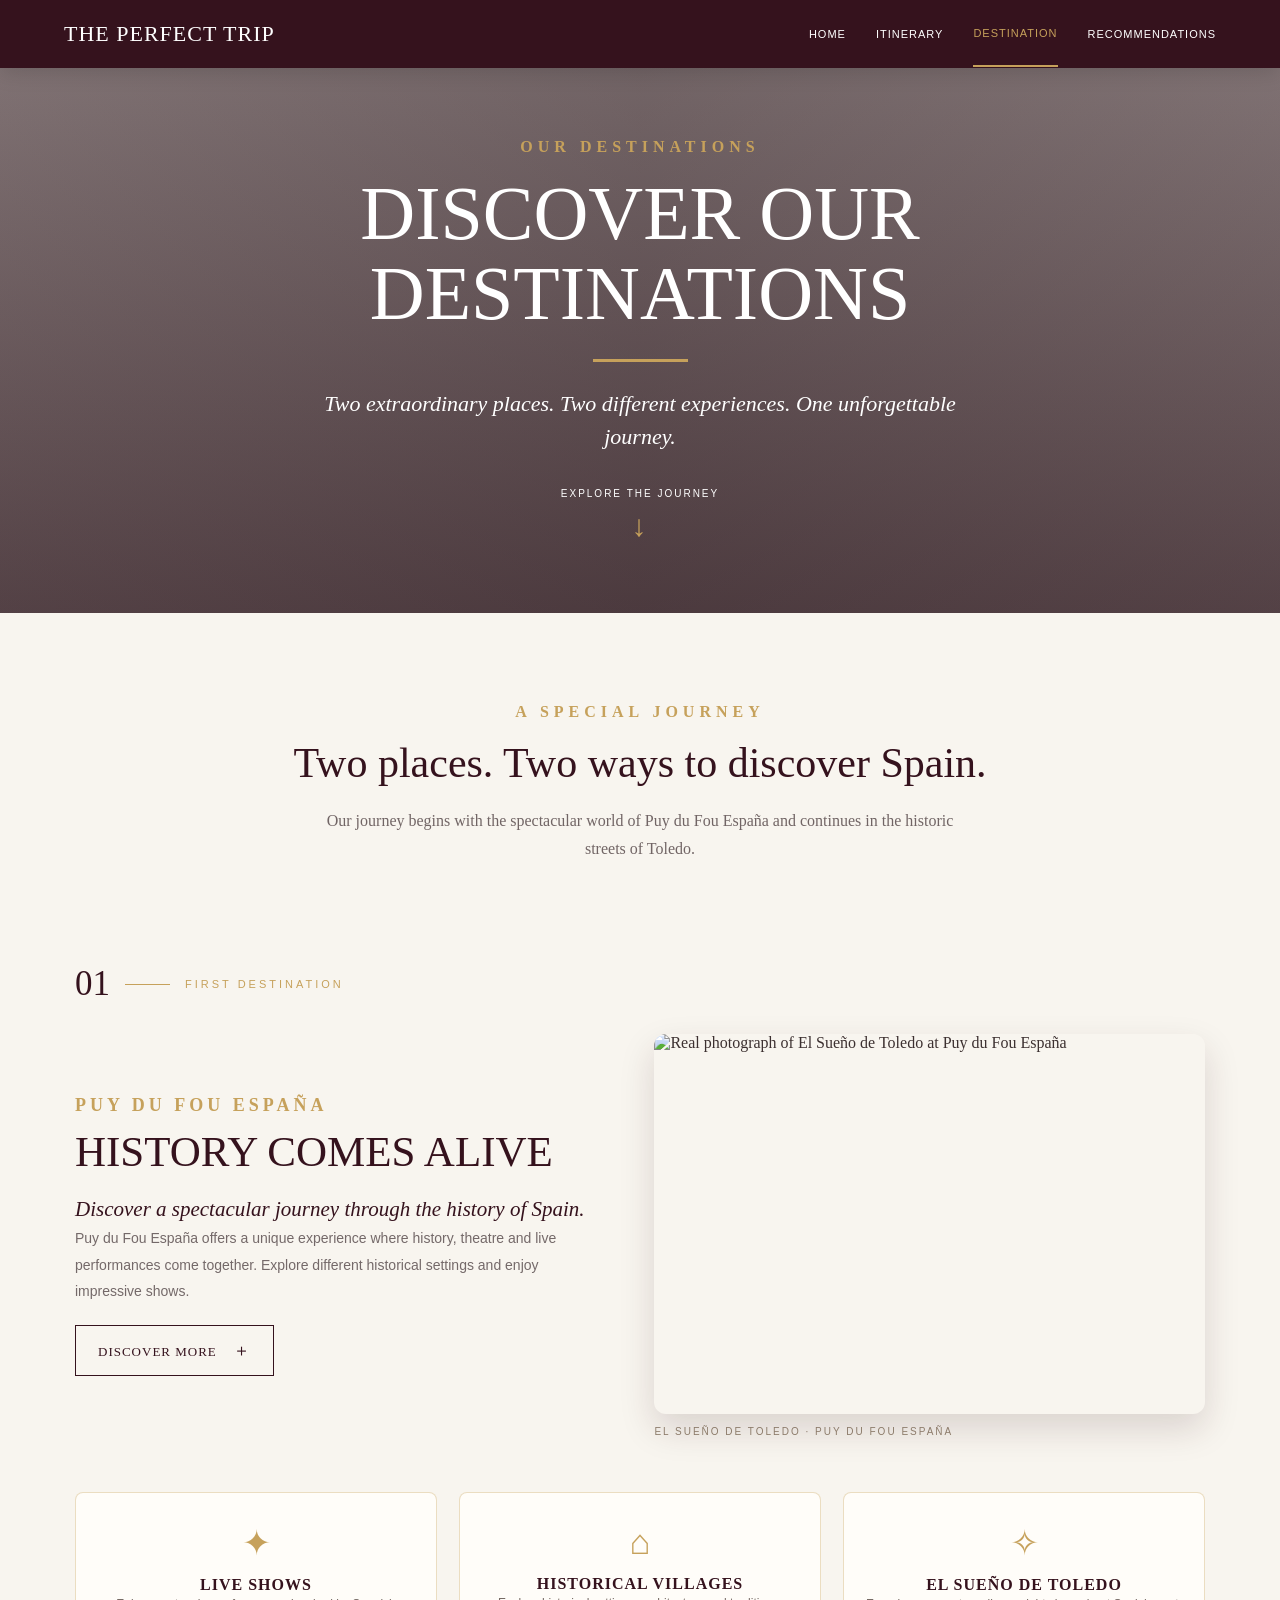
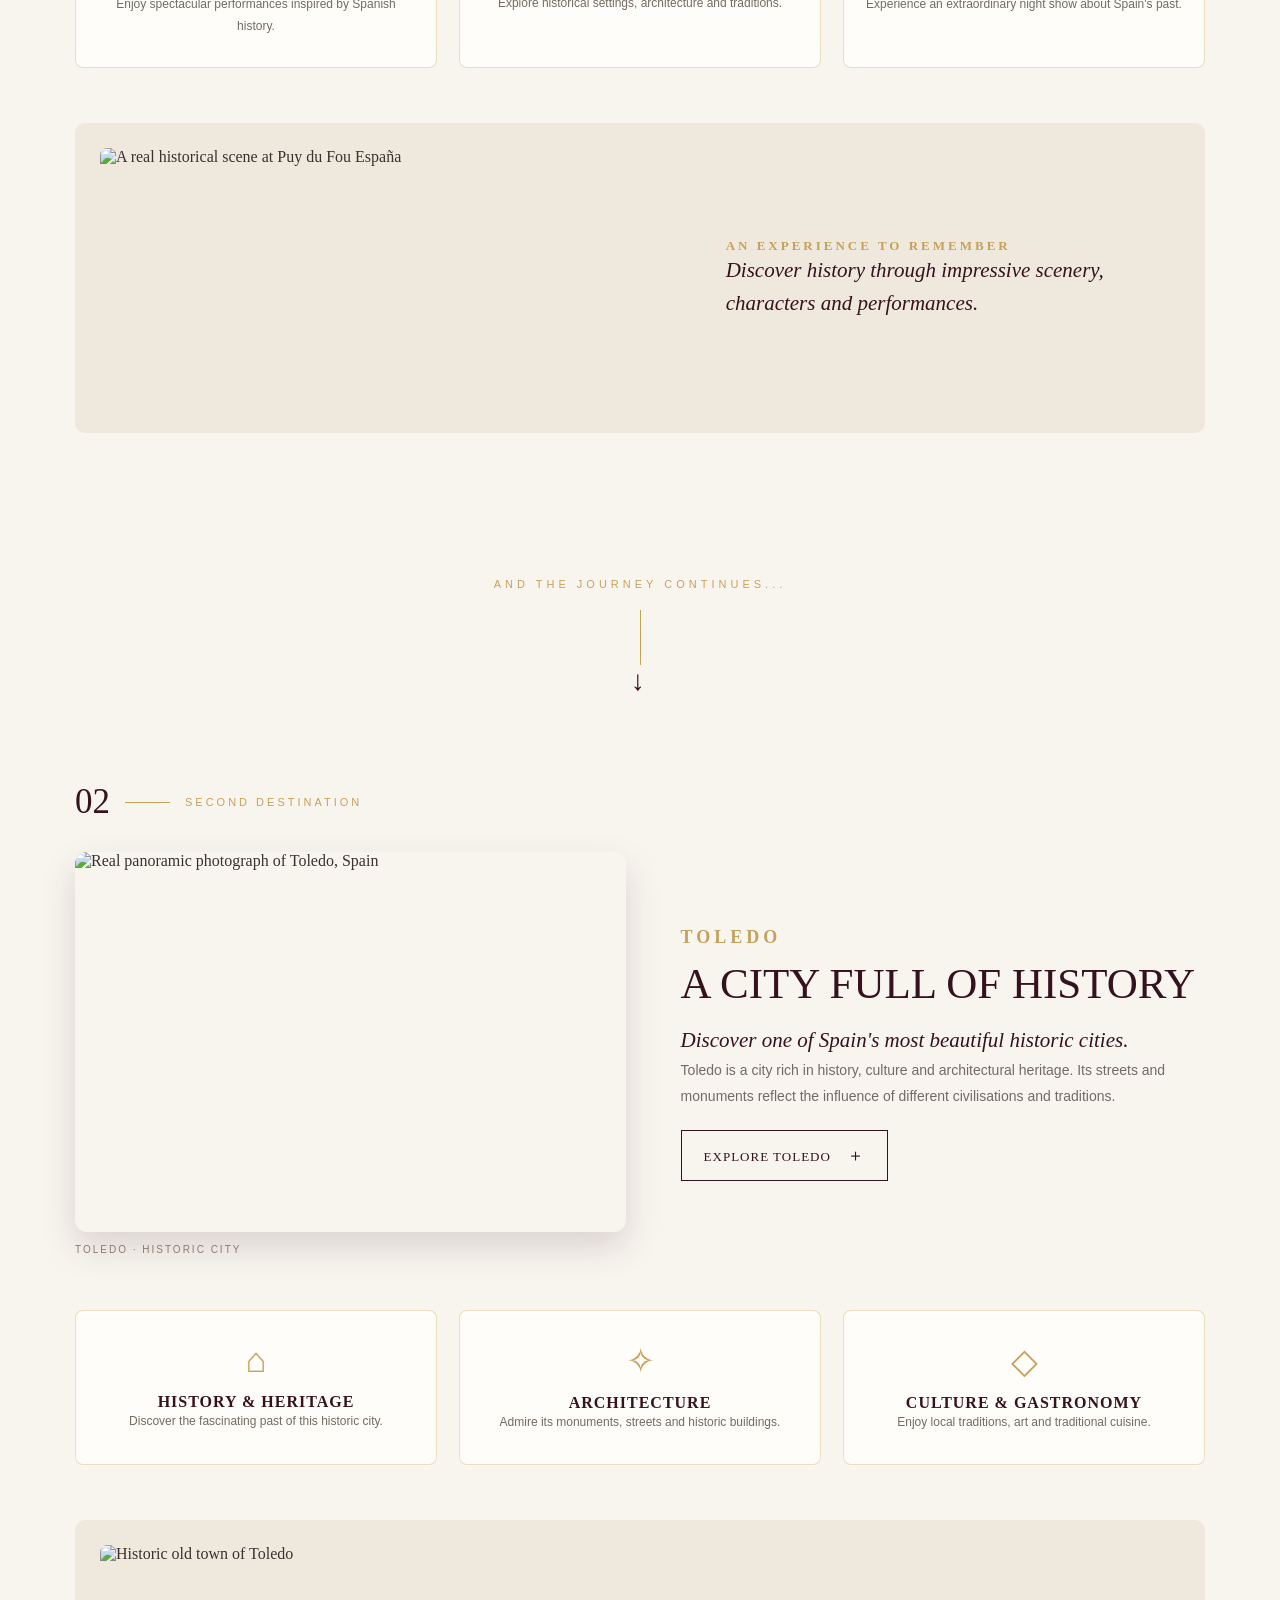
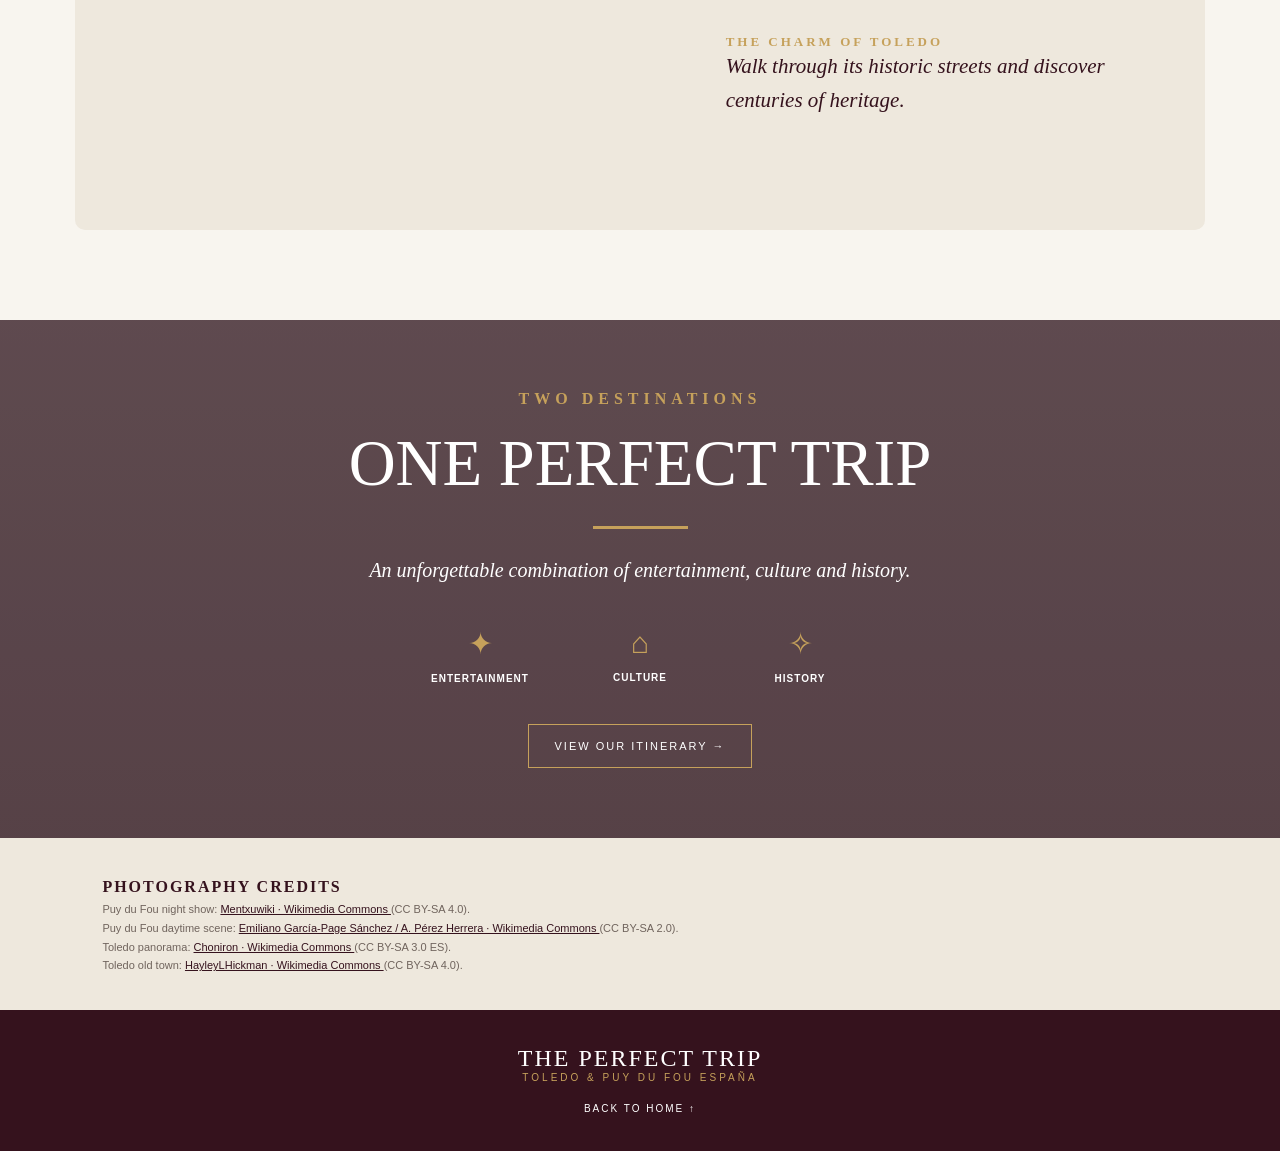
==== pages/destination.html @ 86f7a967 "version con pagina destinos completada" ====
<!DOCTYPE html>
<html lang="en">

<head>
    <meta charset="UTF-8">
    <meta name="viewport" content="width=device-width, initial-scale=1.0">

    <meta name="description" content="Discover Puy du Fou España and the historic city of Toledo.">

    <title>Destinations | THE PERFECT TRIP</title>

    <link rel="stylesheet" href="../style.css">
    <link rel="stylesheet" href="destination.css">
</head>

<body>

    <!-- NAVIGATION -->
    <nav class="destination-nav">

        <a href="../index.html" class="destination-logo">
            THE PERFECT TRIP
        </a>

        <button class="destination-menu-toggle"
                id="destination-menu-toggle"
                type="button"
                aria-label="Open navigation"
                aria-expanded="false">
            ☰
        </button>

        <div class="destination-links" id="destination-links">
            <a href="../index.html">HOME</a>
            <a href="itinerary.html">ITINERARY</a>
            <a href="destination.html" class="active">DESTINATION</a>
            <a href="recommendations.html">RECOMMENDATIONS</a>
        </div>

    </nav>


    <!-- HERO -->
    <header class="destination-hero">

        <div class="hero-overlay"></div>

        <div class="destination-hero-content reveal">

            <span class="eyebrow">OUR DESTINATIONS</span>

            <h1>DISCOVER OUR<br>DESTINATIONS</h1>

            <div class="gold-divider"></div>

            <p>
                Two extraordinary places.
                Two different experiences.
                One unforgettable journey.
            </p>

            <a href="#puy-du-fou" class="scroll-discover">
                EXPLORE THE JOURNEY
                <span>↓</span>
            </a>

        </div>

    </header>


    <main>

        <!-- INTRODUCTION -->
        <section class="destination-intro reveal">

            <span class="section-kicker">A SPECIAL JOURNEY</span>

            <h2>Two places. Two ways to discover Spain.</h2>

            <p>
                Our journey begins with the spectacular world
                of Puy du Fou España and continues in the
                historic streets of Toledo.
            </p>

        </section>


        <!-- =================================
             DESTINATION 1 - PUY DU FOU
        ================================== -->

        <section class="destination-block" id="puy-du-fou">

            <div class="destination-number reveal">
                <span>01</span>
                <div></div>
                <span>FIRST DESTINATION</span>
            </div>

            <div class="destination-main">

                <div class="destination-copy reveal">

                    <span class="destination-label">
                        PUY DU FOU ESPAÑA
                    </span>

                    <h2>HISTORY COMES ALIVE</h2>

                    <p class="destination-lead">
                        Discover a spectacular journey
                        through the history of Spain.
                    </p>

                    <p>
                        Puy du Fou España offers a unique
                        experience where history, theatre
                        and live performances come together.
                        Explore different historical settings
                        and enjoy impressive shows.
                    </p>

                    <button class="details-button"
                            type="button"
                            data-panel="puy-details"
                            aria-expanded="false">
                        DISCOVER MORE
                        <span>＋</span>
                    </button>

                    <div class="details-panel" id="puy-details" hidden>

                        <h3>A world of historical experiences</h3>

                        <p>
                            From spectacular live performances
                            to historical villages, every area
                            offers a different way to discover
                            the past.
                        </p>

                        <p>
                            The highlight is
                            <strong>El Sueño de Toledo</strong>,
                            a large-scale night show that
                            presents important moments
                            in Spanish history.
                        </p>

                    </div>

                </div>


                <div class="destination-image-wrap reveal">

                    <img
                        class="destination-image lightbox-trigger"
                        src="https://upload.wikimedia.org/wikipedia/commons/b/b0/El_Sue%C3%B1o_de_Toledo%2C_Puy_du_Fou%2C_2024.jpg"
                        alt="Real photograph of El Sueño de Toledo at Puy du Fou España"
                        loading="lazy"
                    >

                    <span class="image-caption">
                        EL SUEÑO DE TOLEDO · PUY DU FOU ESPAÑA
                    </span>

                </div>

            </div>


            <!-- PUY DU FOU EXPERIENCE CARDS -->
            <div class="experience-grid">

                <article class="experience-card reveal">

                    <div class="experience-icon">✦</div>

                    <h3>LIVE SHOWS</h3>

                    <p>
                        Enjoy spectacular performances
                        inspired by Spanish history.
                    </p>

                </article>


                <article class="experience-card reveal">

                    <div class="experience-icon">⌂</div>

                    <h3>HISTORICAL VILLAGES</h3>

                    <p>
                        Explore historical settings,
                        architecture and traditions.
                    </p>

                </article>


                <article class="experience-card reveal">

                    <div class="experience-icon">✧</div>

                    <h3>EL SUEÑO DE TOLEDO</h3>

                    <p>
                        Experience an extraordinary
                        night show about Spain's past.
                    </p>

                </article>

            </div>


            <div class="destination-gallery reveal">

                <img
                    class="lightbox-trigger"
                    src="https://upload.wikimedia.org/wikipedia/commons/4/4d/Presentaci%C3%B3n_oficial_de_las_actividades_del_parque_diurno_%C2%B4Puy_du_Fou_Espa%C3%B1a%C2%B4_%2851443114672%29.jpg"
                    alt="A real historical scene at Puy du Fou España"
                    loading="lazy"
                >

                <div class="gallery-text">
                    <span>AN EXPERIENCE TO REMEMBER</span>
                    <p>
                        Discover history through impressive
                        scenery, characters and performances.
                    </p>
                </div>

            </div>

        </section>


        <!-- TRANSITION -->
        <section class="journey-transition reveal">

            <span>AND THE JOURNEY CONTINUES...</span>

            <div class="transition-line"></div>

            <div class="transition-arrow">↓</div>

        </section>


        <!-- =================================
             DESTINATION 2 - TOLEDO
        ================================== -->

        <section class="destination-block toledo-block" id="toledo">

            <div class="destination-number reveal">
                <span>02</span>
                <div></div>
                <span>SECOND DESTINATION</span>
            </div>


            <div class="destination-main toledo-main">

                <div class="destination-image-wrap reveal">

                    <img
                        class="destination-image lightbox-trigger"
                        src="https://upload.wikimedia.org/wikipedia/commons/6/6f/Panor%C3%A1mica_de_la_ciudad_de_Toledo.jpg"
                        alt="Real panoramic photograph of Toledo, Spain"
                        loading="lazy"
                    >

                    <span class="image-caption">
                        TOLEDO · HISTORIC CITY
                    </span>

                </div>


                <div class="destination-copy reveal">

                    <span class="destination-label">TOLEDO</span>

                    <h2>A CITY FULL OF HISTORY</h2>

                    <p class="destination-lead">
                        Discover one of Spain's most
                        beautiful historic cities.
                    </p>

                    <p>
                        Toledo is a city rich in history,
                        culture and architectural heritage.
                        Its streets and monuments reflect
                        the influence of different
                        civilisations and traditions.
                    </p>

                    <button class="details-button"
                            type="button"
                            data-panel="toledo-details"
                            aria-expanded="false">
                        EXPLORE TOLEDO
                        <span>＋</span>
                    </button>

                    <div class="details-panel" id="toledo-details" hidden>

                        <h3>A city with a unique heritage</h3>

                        <p>
                            Known as the City of Three Cultures,
                            Toledo preserves Christian, Jewish
                            and Muslim influences in its
                            historic centre.
                        </p>

                        <p>
                            Visitors can admire its monuments,
                            discover its artistic heritage
                            and enjoy traditional local food.
                        </p>

                    </div>

                </div>

            </div>


            <!-- TOLEDO EXPERIENCE CARDS -->
            <div class="experience-grid">

                <article class="experience-card reveal">

                    <div class="experience-icon">⌂</div>

                    <h3>HISTORY & HERITAGE</h3>

                    <p>
                        Discover the fascinating past
                        of this historic city.
                    </p>

                </article>


                <article class="experience-card reveal">

                    <div class="experience-icon">✧</div>

                    <h3>ARCHITECTURE</h3>

                    <p>
                        Admire its monuments,
                        streets and historic buildings.
                    </p>

                </article>


                <article class="experience-card reveal">

                    <div class="experience-icon">◇</div>

                    <h3>CULTURE & GASTRONOMY</h3>

                    <p>
                        Enjoy local traditions,
                        art and traditional cuisine.
                    </p>

                </article>

            </div>


            <div class="destination-gallery reveal">

                <img
                    class="lightbox-trigger"
                    src="https://upload.wikimedia.org/wikipedia/commons/f/fe/El_Casco_Antiguo_in_Toledo%2C_Spain.jpg"
                    alt="Historic old town of Toledo"
                    loading="lazy"
                >

                <div class="gallery-text">
                    <span>THE CHARM OF TOLEDO</span>
                    <p>
                        Walk through its historic streets
                        and discover centuries of heritage.
                    </p>
                </div>

            </div>

        </section>


        <!-- FINAL SECTION -->
        <section class="perfect-trip-section">

            <div class="perfect-trip-overlay"></div>

            <div class="perfect-trip-content reveal">

                <span class="section-kicker">
                    TWO DESTINATIONS
                </span>

                <h2>ONE PERFECT TRIP</h2>

                <div class="gold-divider"></div>

                <p>
                    An unforgettable combination of
                    entertainment, culture and history.
                </p>

                <div class="trip-values">

                    <div>
                        <span>✦</span>
                        <strong>ENTERTAINMENT</strong>
                    </div>

                    <div>
                        <span>⌂</span>
                        <strong>CULTURE</strong>
                    </div>

                    <div>
                        <span>✧</span>
                        <strong>HISTORY</strong>
                    </div>

                </div>

                <a href="itinerary.html" class="final-button">
                    VIEW OUR ITINERARY →
                </a>

            </div>

        </section>

    </main>


    <!-- IMAGE LIGHTBOX -->
    <div class="destination-lightbox"
         id="destination-lightbox"
         aria-hidden="true">

        <button id="lightbox-close"
                type="button"
                aria-label="Close image">
            ×
        </button>

        <img id="lightbox-photo" src="" alt="">

    </div>


    <!-- IMAGE CREDITS -->
    <section class="image-credits">

        <h3>PHOTOGRAPHY CREDITS</h3>

        <p>
            Puy du Fou night show:
            <a href="https://commons.wikimedia.org/wiki/File:El_Sue%C3%B1o_de_Toledo,_Puy_du_Fou,_2024.jpg"
               target="_blank"
               rel="noopener noreferrer">
                Mentxuwiki · Wikimedia Commons
            </a>
            (CC BY-SA 4.0).
        </p>

        <p>
            Puy du Fou daytime scene:
            <a href="https://commons.wikimedia.org/wiki/File:Presentaci%C3%B3n_oficial_de_las_actividades_del_parque_diurno_%C2%B4Puy_du_Fou_Espa%C3%B1a%C2%B4_(51443114672).jpg"
               target="_blank"
               rel="noopener noreferrer">
                Emiliano García-Page Sánchez / A. Pérez Herrera · Wikimedia Commons
            </a>
            (CC BY-SA 2.0).
        </p>

        <p>
            Toledo panorama:
            <a href="https://commons.wikimedia.org/wiki/File:Panor%C3%A1mica_de_la_ciudad_de_Toledo.jpg"
               target="_blank"
               rel="noopener noreferrer">
                Choniron · Wikimedia Commons
            </a>
            (CC BY-SA 3.0 ES).
        </p>

        <p>
            Toledo old town:
            <a href="https://commons.wikimedia.org/wiki/File:El_Casco_Antiguo_in_Toledo,_Spain.jpg"
               target="_blank"
               rel="noopener noreferrer">
                HayleyLHickman · Wikimedia Commons
            </a>
            (CC BY-SA 4.0).
        </p>

    </section>


    <!-- FOOTER -->
    <footer class="destination-footer">

        <h2>THE PERFECT TRIP</h2>

        <p>
            TOLEDO & PUY DU FOU ESPAÑA
        </p>

        <a href="../index.html">BACK TO HOME ↑</a>

    </footer>


    <script src="destination.js"></script>

</body>
</html>
---- style.css ----
/* =========================================
   THE PERFECT TRIP
   Main stylesheet
========================================= */


/* 1. GENERAL */

* {
    margin: 0;
    padding: 0;
    box-sizing: border-box;
}

html {
    scroll-behavior: smooth;
}

body {
    font-family: Georgia, "Times New Roman", serif;
    background: #f8f5ef;
    color: #35121d;
}

:root {
    --burgundy: #35121d;
    --burgundy-light: #512330;
    --gold: #c6a15b;
    --gold-light: #dfc58d;
    --cream: #f8f5ef;
    --sage: #a3b59b;
}


/* 2. HERO SECTION */

.hero {
    min-height: 720px;
    position: relative;
    overflow: hidden;
    background: var(--burgundy);
    color: var(--cream);
    padding: 30px 4.5% 0;
    display: flex;
    flex-direction: column;
}

.top-nav {
    display: flex;
    justify-content: space-between;
    align-items: center;
    position: relative;
    z-index: 3;
}

.logo {
    color: var(--gold);
    text-decoration: none;
    font-size: 17px;
    letter-spacing: 3px;
}

.nav-links {
    display: flex;
    align-items: center;
    gap: 30px;
}

.nav-link {
    color: var(--cream);
    text-decoration: none;
    font-size: 11px;
    letter-spacing: 2px;
    transition: color 0.3s ease;
}

.nav-link:hover {
    color: var(--gold);
}

.nav-register {
    color: var(--gold);
    border: 1px solid var(--gold);
    padding: 11px 18px;
    text-decoration: none;
    font-size: 10px;
    letter-spacing: 1.5px;
    transition: all 0.3s ease;
}

.nav-register:hover {
    background: var(--gold);
    color: var(--burgundy);
}


/* 3. HERO CONTENT */

.hero-content {
    position: relative;
    z-index: 2;
    text-align: center;
    padding: 115px 15px 125px;
    margin: auto 0;
}

.eyebrow {
    color: var(--gold);
    font-size: 11px;
    letter-spacing: 4px;
    margin-bottom: 22px;
}

.hero h1 {
    font-size: clamp(42px, 7vw, 82px);
    font-weight: normal;
    letter-spacing: 5px;
    margin-bottom: 18px;
}

.hero h2 {
    color: var(--gold-light);
    font-size: clamp(16px, 2.5vw, 25px);
    font-weight: normal;
    letter-spacing: 3px;
}

.hero-description {
    max-width: 550px;
    margin: 27px auto 30px;
    line-height: 1.8;
    color: #f0e8e3;
    font-size: 15px;
}


/* MAIN HERO BUTTON */

.discover-button {
    display: inline-flex;
    align-items: center;
    gap: 15px;
    padding: 16px 29px;
    border: 1px solid var(--gold);
    color: var(--gold);
    text-decoration: none;
    font-size: 11px;
    letter-spacing: 2px;
    transition: all 0.3s ease;
}

.discover-button span {
    font-size: 16px;
    transition: transform 0.3s ease;
}

.discover-button:hover {
    background: var(--gold);
    color: var(--burgundy);
}

.discover-button:hover span {
    transform: translateY(4px);
}


/* HERO PHOTOGRAPH */

.hero-image {
    position: absolute;
    inset: 0;
    z-index: 0;
}

.hero-image img {
    width: 100%;
    height: 100%;
    object-fit: cover;
    object-position: center 55%;
    display: block;
}

.hero-image::after {
    content: "";
    position: absolute;
    inset: 0;
    background: linear-gradient(
        90deg,
        rgba(53, 18, 29, 0.82),
        rgba(53, 18, 29, 0.58),
        rgba(53, 18, 29, 0.82)
    );
}

.hero-bottom-line {
    position: absolute;
    bottom: 0;
    left: 5%;
    width: 90%;
    height: 1px;
    background: rgba(198, 161, 91, 0.65);
    z-index: 2;
}


/* 4. EXPLORE SECTION */

.explore-section {
    padding: 100px 30px 95px;
    overflow: hidden;
    background:
        radial-gradient(
            ellipse at center,
            #fffdf8 0%,
            #f8f5ef 72%
        );
}

.section-heading {
    text-align: center;
    margin-bottom: 55px;
}

.section-heading .eyebrow {
    margin-bottom: 17px;
}

.section-heading h2 {
    font-size: clamp(27px, 4vw, 38px);
    font-weight: normal;
    letter-spacing: 4px;
    margin-bottom: 17px;
}

.section-heading > p:last-child {
    color: #746b66;
    font-size: 14px;
    line-height: 1.7;
}


/* 5. 3D CARDS STAGE */

.cards-stage {
    width: 100%;
    max-width: 1250px;
    height: 390px;
    margin: 0 auto;
    perspective: 1400px;
    position: relative;
}

.cards-fan {
    width: 100%;
    height: 100%;
    position: relative;
    transform-style: preserve-3d;
}


/* INDIVIDUAL CARDS */

.trip-card {
    position: absolute;
    top: 25px;
    left: 50%;

    width: 205px;
    height: 310px;
    margin-left: -102px;

    display: block;
    overflow: hidden;

    border-radius: 13px;
    border: 1px solid rgba(198, 161, 91, 0.5);

    background: var(--cream);
    color: var(--burgundy);
    text-decoration: none;

    box-shadow: 0 20px 40px rgba(0, 0, 0, 0.2);

    transform:
        translateX(var(--x))
        translateY(var(--y))
        translateZ(var(--z))
        rotateY(calc(var(--angle) + var(--ry, 0deg)))
        rotateX(var(--rx, 0deg));

    transform-style: preserve-3d;
    will-change: transform;

    transition:
        transform 0.45s ease,
        box-shadow 0.45s ease,
        border-color 0.45s ease;

    cursor: pointer;
}


/* CARD PHOTOGRAPHS */

.trip-card img {
    width: 100%;
    height: 65%;
    object-fit: cover;
    display: block;
    transition: transform 0.5s ease;
}

.trip-card:hover img {
    transform: scale(1.07);
}


/* CARD TEXT */

.card-info {
    padding: 15px 13px;
    text-align: center;
}

.card-info span {
    display: block;
    color: #a4864e;
    font-size: 10px;
    letter-spacing: 2px;
    margin-bottom: 7px;
}

.card-info h3 {
    font-size: 12px;
    font-weight: normal;
    letter-spacing: 1px;
    margin-bottom: 7px;
}

.card-info p {
    font-size: 11px;
    color: #756c65;
    line-height: 1.4;
}


/* 6. 3D HOVER EFFECT */

.trip-card:hover,
.trip-card:focus-visible {
    z-index: 20;

    transform:
        translateX(var(--x))
        translateY(-35px)
        translateZ(150px)
        rotateY(var(--angle))
        rotateX(0deg)
        scale(1.07);

    box-shadow: 0 30px 55px rgba(0, 0, 0, 0.3);

    border-color: var(--gold);
    outline: 2px solid var(--gold);
    outline-offset: 3px;
}


/* 7. SCROLL HINT */

.scroll-hint {
    text-align: center;
    color: #9a825c;
    font-size: 10px;
    letter-spacing: 3px;
    margin-top: 15px;
}


/* 8. CENTRAL JOURNEY MESSAGE */

.journey-message {
    max-width: 800px;
    margin: 85px auto 0;
    text-align: center;
    padding: 0 20px;
}

.gold-divider {
    width: 65px;
    height: 2px;
    background: var(--gold);
    margin: 0 auto 28px;
}

.journey-quote {
    color: var(--burgundy);
    font-size: clamp(22px, 3.5vw, 32px);
    line-height: 1.5;
    font-style: italic;
}

.journey-subtitle {
    color: #92764b;
    font-size: 10px;
    letter-spacing: 3px;
    margin-top: 20px;
    line-height: 1.8;
}

.journey-button {
    display: inline-block;
    margin-top: 30px;
    padding: 15px 29px;
    background: var(--burgundy);
    border: 1px solid var(--gold);
    color: var(--gold-light);
    text-decoration: none;
    font-size: 10px;
    letter-spacing: 2px;
    transition: all 0.3s ease;
}

.journey-button:hover {
    background: var(--gold);
    color: var(--burgundy);
}


/* 9. FOOTER */

.site-footer {
    position: relative;
    overflow: hidden;
    background: var(--burgundy);
    color: var(--cream);
    text-align: center;
    padding: 55px 15px 35px;
    line-height: 2;
}

.footer-decoration {
    width: 100%;
    max-width: 600px;
    height: 1px;
    background: linear-gradient(
        90deg,
        transparent,
        var(--gold),
        transparent
    );
    margin: 0 auto 35px;
}

.footer-title {
    color: var(--gold);
    font-size: 17px;
    letter-spacing: 4px;
}

.footer-destination {
    font-size: 11px;
    letter-spacing: 2px;
    margin-top: 8px;
}

.footer-motto {
    color: var(--gold-light);
    font-size: 10px;
    letter-spacing: 3px;
    margin-top: 15px;
}

.back-to-top {
    display: inline-block;
    color: var(--cream);
    text-decoration: none;
    font-size: 9px;
    letter-spacing: 2px;
    margin-top: 25px;
    transition: color 0.3s ease;
}

.back-to-top:hover {
    color: var(--gold);
}


/* 10. IMAGE FALLBACK */

.image-missing {
    visibility: hidden;
}


/* 11. TABLETS AND SMALL LAPTOPS */

@media (max-width: 1100px) {

    .cards-stage {
        height: auto;
        perspective: none;
    }

    .cards-fan {
        display: grid;
        grid-template-columns: repeat(2, minmax(0, 1fr));
        gap: 25px;
        height: auto;
        max-width: 650px;
        margin: 0 auto;
    }

    .trip-card {
        position: relative;
        top: auto;
        left: auto;
        width: 100%;
        max-width: 260px;
        height: 300px;
        margin: 0 auto;
        transform: none;
    }

    .trip-card:hover,
    .trip-card:focus-visible {
        transform: 
            translateX(var(--x))
            translateY(-35px)
            translateZ(150px)
            rotateY(calc(var(--angle) + var(--ry, 0deg)))
            rotateX(var(--rx, 0deg))
            scale(1.07);
    }

    .scroll-hint {
        margin-top: 35px;
    }

    .journey-message {
        margin-top: 75px;
    }
}


/* 12. MOBILE PHONES */

@media (max-width: 600px) {

    .hero {
        min-height: 650px;
        padding: 22px 18px 0;
    }

    .top-nav {
        gap: 12px;
    }

    .logo {
        font-size: 12px;
        letter-spacing: 2px;
    }

    .nav-links {
        gap: 12px;
    }

    .nav-link {
        display: none;
    }

    .nav-register {
        font-size: 9px;
        padding: 9px 11px;
    }

    .hero-content {
        padding: 110px 8px 100px;
    }

    .hero h1 {
        font-size: clamp(34px, 10vw, 48px);
        letter-spacing: 2px;
        line-height: 1.2;
    }

    .hero h2 {
        font-size: 15px;
        line-height: 1.6;
        letter-spacing: 1.5px;
    }

    .hero-description {
        font-size: 13px;
    }

    .discover-button {
        font-size: 9px;
        padding: 14px 20px;
    }

    .explore-section {
        padding: 75px 18px;
    }

    .section-heading h2 {
        font-size: 27px;
        letter-spacing: 2px;
    }

    .section-heading > p:last-child {
        max-width: 320px;
        margin: 0 auto;
    }

    .cards-fan {
        grid-template-columns: 1fr;
        max-width: 330px;
        gap: 22px;
    }

    .trip-card {
        width: 100%;
        max-width: 330px;
        height: 350px;
    }

    .trip-card img {
        height: 68%;
    }

    .card-info h3 {
        font-size: 13px;
    }

    .scroll-hint {
        font-size: 9px;
        letter-spacing: 2px;
        line-height: 1.8;
        max-width: 280px;
        margin: 30px auto 0;
    }

    .journey-message {
        margin-top: 65px;
        padding: 0 5px;
    }

    .journey-quote {
        font-size: 23px;
    }

    .journey-subtitle {
        font-size: 9px;
        letter-spacing: 2px;
    }

    .site-footer {
        padding: 45px 15px 30px;
    }

    .footer-title {
        font-size: 14px;
    }

    .footer-destination {
        font-size: 9px;
    }

    .footer-motto {
        font-size: 9px;
    }
}


/* 13. ACCESSIBILITY */

@media (prefers-reduced-motion: reduce) {

    *,
    *::before,
    *::after {
        scroll-behavior: auto !important;
        transition-duration: 0.01ms !important;
        animation-duration: 0.01ms !important;
    }
}
---- pages/destination.css ----
/* =========================================
   THE PERFECT TRIP - DESTINATION
========================================= */

:root {
    --burgundy: #35121d;
    --burgundy-light: #512330;
    --gold: #c6a15b;
    --cream: #f8f5ef;
    --sage: #a3b59b;
    --text: #3c3030;
    --serif: Georgia, "Times New Roman", serif;
    --sans: Arial, Helvetica, sans-serif;
}

html {
    scroll-behavior: smooth;
    scroll-padding-top: 90px;
}

body {
    margin: 0;
    background: var(--cream);
    color: var(--text);
    font-family: var(--serif);
}

body.lightbox-open {
    overflow: hidden;
}

.destination-nav {
    position: sticky;
    top: 0;
    z-index: 1000;
    min-height: 68px;
    padding: 0 5%;
    display: flex;
    align-items: center;
    justify-content: space-between;
    background: var(--burgundy);
    box-shadow: 0 4px 20px rgba(0,0,0,.15);
}

.destination-logo {
    color: white;
    text-decoration: none;
    font-size: 22px;
    letter-spacing: 1px;
}

.destination-links {
    display: flex;
    align-items: center;
    gap: 30px;
}

.destination-links a {
    color: white;
    text-decoration: none;
    font-family: var(--sans);
    font-size: 11px;
    letter-spacing: 1px;
    padding: 26px 0;
    transition: color .3s;
}

.destination-links a:hover,
.destination-links a.active {
    color: var(--gold);
    border-bottom: 2px solid var(--gold);
}

.destination-menu-toggle {
    display: none;
    background: transparent;
    border: 0;
    color: white;
    font-size: 28px;
    cursor: pointer;
}


/* HERO */

.destination-hero {
    min-height: 530px;
    position: relative;
    display: flex;
    justify-content: center;
    align-items: center;
    text-align: center;
    color: white;
    background:
        linear-gradient(rgba(35,10,18,.48), rgba(35,10,18,.72)),
        url("https://upload.wikimedia.org/wikipedia/commons/b/b0/El_Sue%C3%B1o_de_Toledo%2C_Puy_du_Fou%2C_2024.jpg")
        center 48% / cover no-repeat;
}

.hero-overlay {
    position: absolute;
    inset: 0;
    background: linear-gradient(
        90deg,
        rgba(20,5,10,.15),
        rgba(20,5,10,.25),
        rgba(20,5,10,.15)
    );
}

.destination-hero-content {
    position: relative;
    z-index: 1;
    max-width: 850px;
    padding: 70px 25px;
}

.eyebrow,
.section-kicker {
    display: block;
    color: var(--gold);
    font-size: 16px;
    font-weight: bold;
    letter-spacing: 5px;
    margin-bottom: 18px;
}

.destination-hero h1 {
    font-size: clamp(42px, 7vw, 76px);
    line-height: 1.05;
    font-weight: normal;
    margin: 0;
}

.gold-divider {
    width: 95px;
    height: 3px;
    background: var(--gold);
    margin: 25px auto;
}

.destination-hero p {
    font-size: 22px;
    font-style: italic;
    line-height: 1.5;
    max-width: 650px;
    margin: 0 auto 30px;
}

.scroll-discover {
    display: inline-flex;
    flex-direction: column;
    gap: 10px;
    color: white;
    text-decoration: none;
    font-family: var(--sans);
    font-size: 10px;
    letter-spacing: 2px;
}

.scroll-discover span {
    color: var(--gold);
    font-size: 30px;
    animation: arrowDown 1.5s infinite;
}

@keyframes arrowDown {
    0%, 100% { transform: translateY(0); }
    50% { transform: translateY(8px); }
}


/* INTRODUCTION */

.destination-intro {
    max-width: 780px;
    margin: 0 auto;
    padding: 90px 25px 65px;
    text-align: center;
}

.destination-intro h2 {
    color: var(--burgundy);
    font-size: clamp(28px, 4vw, 42px);
    font-weight: normal;
    margin: 0 0 20px;
}

.destination-intro p {
    max-width: 650px;
    margin: auto;
    line-height: 1.8;
    color: #716565;
    font-size: 16px;
}


/* DESTINATION BLOCKS */

.destination-block {
    max-width: 1200px;
    margin: 0 auto;
    padding: 35px 35px 90px;
}

.destination-number {
    display: flex;
    align-items: center;
    gap: 15px;
    margin-bottom: 30px;
    color: var(--gold);
    font-family: var(--sans);
    font-size: 11px;
    letter-spacing: 3px;
}

.destination-number span:first-child {
    font-family: var(--serif);
    font-size: 35px;
    letter-spacing: 0;
    color: var(--burgundy);
}

.destination-number div {
    width: 45px;
    height: 1px;
    background: var(--gold);
}

.destination-main {
    display: grid;
    grid-template-columns: 1fr 1.05fr;
    align-items: center;
    gap: 55px;
}

.destination-copy {
    padding: 15px 0;
}

.destination-label {
    color: var(--gold);
    font-size: 18px;
    font-weight: bold;
    letter-spacing: 4px;
}

.destination-copy h2 {
    color: var(--burgundy);
    font-size: clamp(30px, 4vw, 43px);
    font-weight: normal;
    line-height: 1.1;
    margin: 12px 0 18px;
}

.destination-lead {
    color: var(--burgundy);
    font-size: 21px;
    font-style: italic;
    line-height: 1.5;
}

.destination-copy > p:not(.destination-lead) {
    color: #746969;
    font-family: var(--sans);
    font-size: 14px;
    line-height: 1.9;
}

.destination-image-wrap {
    position: relative;
}

.destination-image {
    display: block;
    width: 100%;
    height: 380px;
    object-fit: cover;
    border-radius: 12px;
    box-shadow: 0 15px 35px rgba(53,18,29,.15);
    cursor: zoom-in;
    transition: transform .5s, box-shadow .5s;
}

.destination-image:hover {
    transform: translateY(-5px);
    box-shadow: 0 20px 40px rgba(53,18,29,.22);
}

.image-caption {
    display: block;
    padding-top: 12px;
    color: #8c7b6a;
    font-family: var(--sans);
    font-size: 10px;
    letter-spacing: 2px;
}


/* INTERACTIVE BUTTONS */

.details-button {
    margin-top: 20px;
    padding: 13px 22px;
    background: transparent;
    color: var(--burgundy);
    border: 1px solid var(--burgundy);
    font-family: var(--serif);
    font-size: 13px;
    letter-spacing: 1px;
    cursor: pointer;
    transition: .3s;
}

.details-button:hover,
.details-button[aria-expanded="true"] {
    background: var(--burgundy);
    color: white;
}

.details-button span {
    padding-left: 12px;
    font-size: 17px;
}

.details-panel {
    margin-top: 18px;
    padding: 22px;
    border-left: 3px solid var(--gold);
    background: #eee8dd;
    animation: panelOpen .35s ease;
}

.details-panel h3 {
    margin-top: 0;
    color: var(--burgundy);
    font-size: 20px;
    font-weight: normal;
}

.details-panel p {
    color: #655a56;
    font-family: var(--sans);
    font-size: 13px;
    line-height: 1.8;
}

@keyframes panelOpen {
    from {
        opacity: 0;
        transform: translateY(-8px);
    }
    to {
        opacity: 1;
        transform: translateY(0);
    }
}


/* EXPERIENCE CARDS */

.experience-grid {
    display: grid;
    grid-template-columns: repeat(3, 1fr);
    gap: 22px;
    margin-top: 55px;
}

.experience-card {
    padding: 30px 22px;
    text-align: center;
    background: #fffdf9;
    border: 1px solid rgba(198,161,91,.35);
    border-radius: 8px;
    transition: transform .35s, box-shadow .35s;
}

.experience-card:hover {
    transform: translateY(-8px);
    box-shadow: 0 15px 30px rgba(53,18,29,.1);
}

.experience-icon {
    color: var(--gold);
    font-size: 35px;
    margin-bottom: 12px;
}

.experience-card h3 {
    color: var(--burgundy);
    font-size: 16px;
    letter-spacing: 1px;
}

.experience-card p {
    color: #756a64;
    font-family: var(--sans);
    font-size: 12px;
    line-height: 1.8;
}


/* GALLERY STRIP */

.destination-gallery {
    display: grid;
    grid-template-columns: 1.3fr 1fr;
    align-items: center;
    gap: 35px;
    margin-top: 55px;
    padding: 25px;
    background: #eee8dd;
    border-radius: 10px;
}

.destination-gallery img {
    width: 100%;
    height: 260px;
    object-fit: cover;
    border-radius: 7px;
    cursor: zoom-in;
}

.gallery-text span {
    color: var(--gold);
    font-size: 13px;
    font-weight: bold;
    letter-spacing: 3px;
}

.gallery-text p {
    color: var(--burgundy);
    font-size: 21px;
    font-style: italic;
    line-height: 1.6;
}


/* JOURNEY TRANSITION */

.journey-transition {
    padding: 55px 20px;
    text-align: center;
    color: var(--gold);
    font-family: var(--sans);
    font-size: 11px;
    letter-spacing: 4px;
}

.transition-line {
    width: 1px;
    height: 55px;
    margin: 20px auto 0;
    background: var(--gold);
}

.transition-arrow {
    font-size: 28px;
    color: var(--burgundy);
}


/* TOLEDO */

.toledo-block {
    padding-top: 30px;
}

.toledo-main {
    grid-template-columns: 1.05fr 1fr;
}


/* FINAL SECTION */

.perfect-trip-section {
    position: relative;
    min-height: 470px;
    display: flex;
    align-items: center;
    justify-content: center;
    text-align: center;
    color: white;
    background:
        linear-gradient(rgba(35,10,18,.68), rgba(35,10,18,.72)),
        url("https://upload.wikimedia.org/wikipedia/commons/6/6f/Panor%C3%A1mica_de_la_ciudad_de_Toledo.jpg")
        center 50% / cover no-repeat;
}

.perfect-trip-overlay {
    position: absolute;
    inset: 0;
    background: rgba(40,10,20,.15);
}

.perfect-trip-content {
    position: relative;
    z-index: 1;
    max-width: 800px;
    padding: 70px 25px;
}

.perfect-trip-content h2 {
    margin: 0;
    font-size: clamp(38px, 6vw, 65px);
    font-weight: normal;
}

.perfect-trip-content > p {
    font-size: 20px;
    font-style: italic;
    line-height: 1.6;
}

.trip-values {
    display: flex;
    justify-content: center;
    gap: 35px;
    margin: 40px 0;
}

.trip-values div {
    display: flex;
    flex-direction: column;
    gap: 12px;
    min-width: 125px;
}

.trip-values span {
    color: var(--gold);
    font-size: 30px;
}

.trip-values strong {
    font-family: var(--sans);
    font-size: 10px;
    letter-spacing: 1px;
}

.final-button {
    display: inline-block;
    padding: 15px 25px;
    color: white;
    border: 1px solid var(--gold);
    text-decoration: none;
    font-family: var(--sans);
    font-size: 11px;
    letter-spacing: 2px;
    transition: .3s;
}

.final-button:hover {
    background: var(--gold);
    color: var(--burgundy);
}


/* IMAGE CREDITS */

.image-credits {
    padding: 35px 8%;
    background: #eee8dd;
    color: #70645d;
    font-family: var(--sans);
    font-size: 11px;
    line-height: 1.7;
}

.image-credits h3 {
    color: var(--burgundy);
    font-family: var(--serif);
    font-size: 16px;
    letter-spacing: 2px;
}

.image-credits a {
    color: var(--burgundy);
}


/* FOOTER */

.destination-footer {
    padding: 35px 20px;
    text-align: center;
    color: white;
    background: var(--burgundy);
}

.destination-footer h2 {
    font-weight: normal;
    letter-spacing: 2px;
}

.destination-footer p {
    color: var(--gold);
    font-family: var(--sans);
    font-size: 10px;
    letter-spacing: 3px;
}

.destination-footer a {
    display: inline-block;
    margin-top: 20px;
    color: white;
    text-decoration: none;
    font-family: var(--sans);
    font-size: 10px;
    letter-spacing: 2px;
}


/* LIGHTBOX */

.destination-lightbox {
    position: fixed;
    inset: 0;
    z-index: 3000;
    display: none;
    align-items: center;
    justify-content: center;
    padding: 35px;
    background: rgba(15,5,9,.94);
}

.destination-lightbox.open {
    display: flex;
}

.destination-lightbox img {
    max-width: 92%;
    max-height: 85vh;
    object-fit: contain;
    border-radius: 5px;
}

.destination-lightbox button {
    position: absolute;
    top: 20px;
    right: 30px;
    color: white;
    background: transparent;
    border: 0;
    font-size: 45px;
    cursor: pointer;
}


/* SCROLL REVEAL */

.reveal {
    opacity: 0;
    transform: translateY(25px);
    transition: opacity .8s ease, transform .8s ease;
}

.reveal.visible {
    opacity: 1;
    transform: translateY(0);
}


/* RESPONSIVE */

@media (max-width: 850px) {

    .destination-nav {
        min-height: 65px;
    }

    .destination-menu-toggle {
        display: block;
    }

    .destination-links {
        display: none;
        position: absolute;
        top: 65px;
        left: 0;
        right: 0;
        padding: 15px 25px;
        flex-direction: column;
        align-items: flex-start;
        gap: 0;
        background: var(--burgundy);
    }

    .destination-links.open {
        display: flex;
    }

    .destination-links a {
        width: 100%;
        padding: 15px 0;
    }

    .destination-main,
    .toledo-main {
        grid-template-columns: 1fr;
        gap: 25px;
    }

    .toledo-main .destination-image-wrap {
        order: 2;
    }

    .toledo-main .destination-copy {
        order: 1;
    }

    .destination-image {
        height: 340px;
    }
}


@media (max-width: 600px) {

    .destination-hero {
        min-height: 470px;
    }

    .destination-hero h1 {
        font-size: 42px;
    }

    .destination-hero p {
        font-size: 17px;
    }

    .destination-intro {
        padding: 65px 22px 45px;
    }

    .destination-block {
        padding: 25px 20px 60px;
    }

    .destination-copy h2 {
        font-size: 31px;
    }

    .destination-image {
        height: 260px;
    }

    .experience-grid {
        grid-template-columns: 1fr;
        gap: 14px;
        margin-top: 35px;
    }

    .destination-gallery {
        grid-template-columns: 1fr;
        gap: 20px;
        padding: 15px;
    }

    .destination-gallery img {
        height: 220px;
    }

    .trip-values {
        gap: 15px;
    }

    .trip-values div {
        min-width: 85px;
    }

    .trip-values strong {
        font-size: 8px;
    }

    .perfect-trip-content h2 {
        font-size: 39px;
    }

    .image-credits {
        padding: 30px 20px;
    }

}
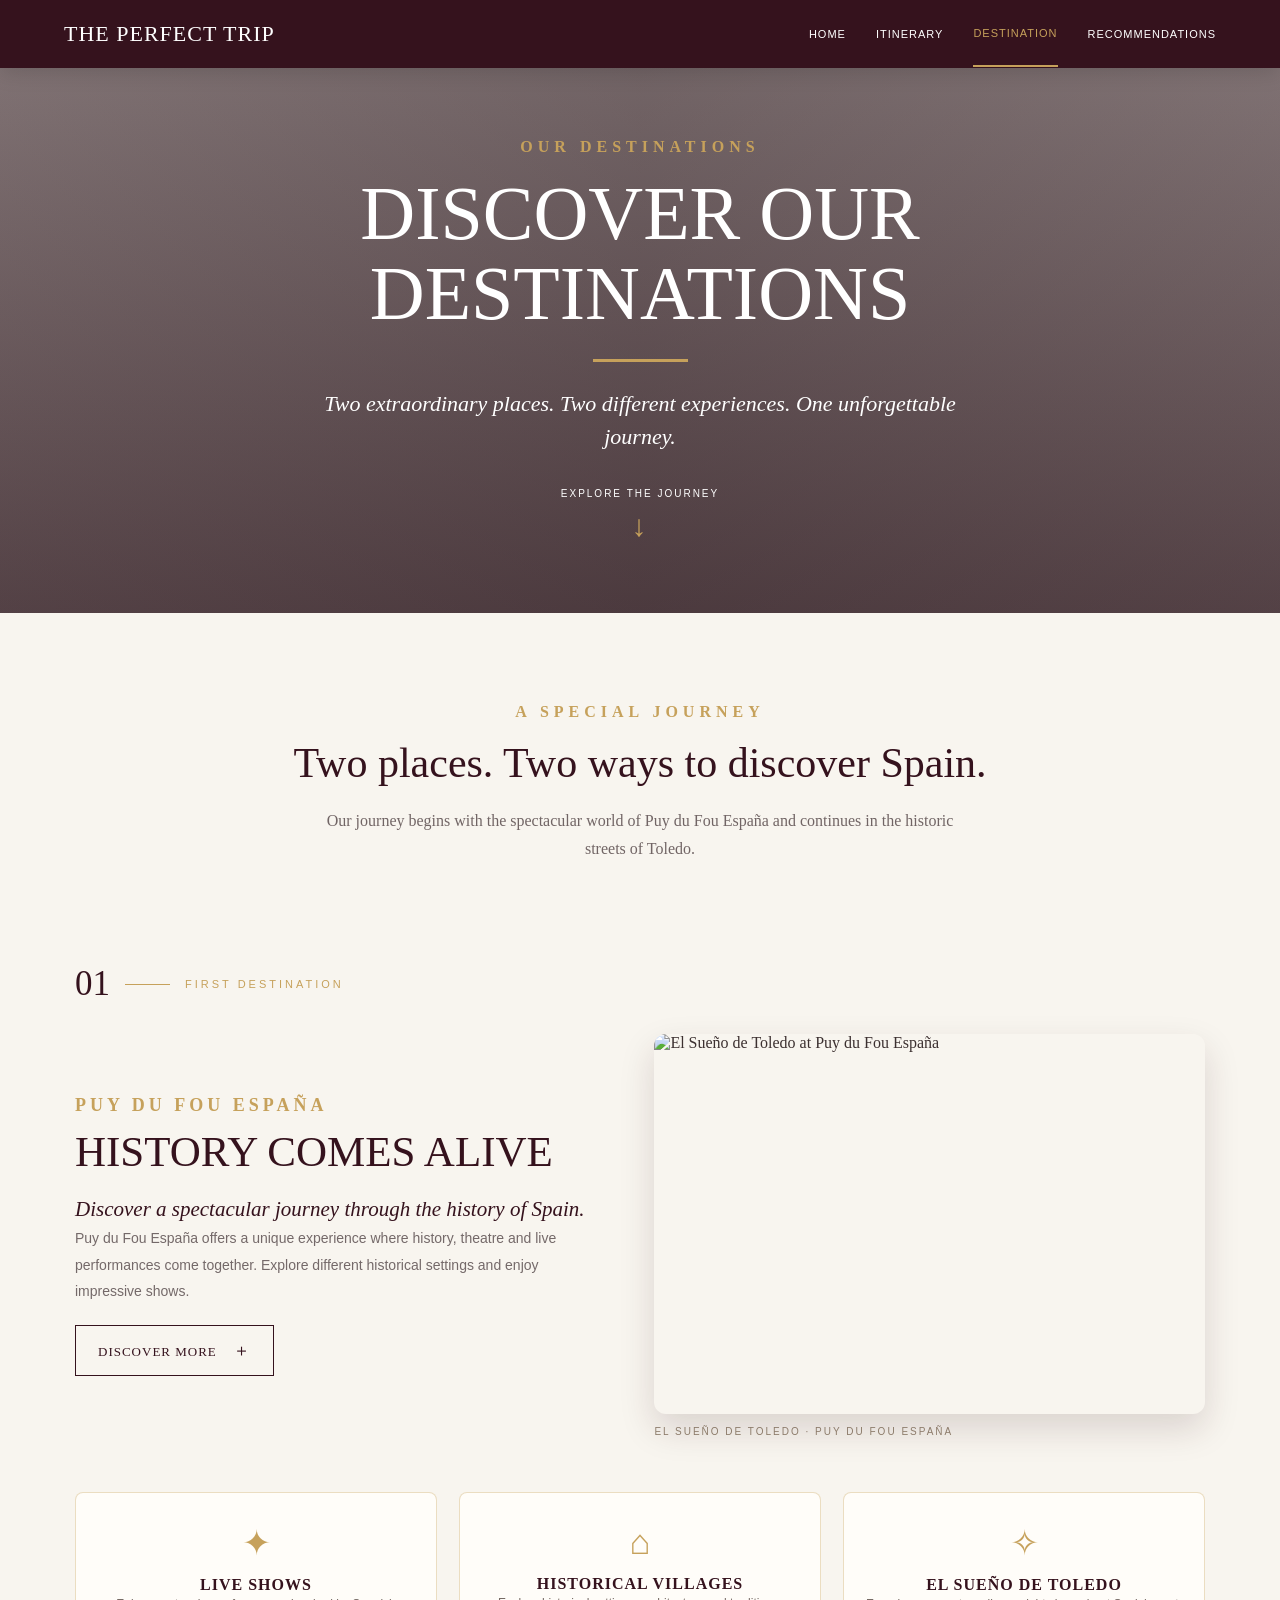
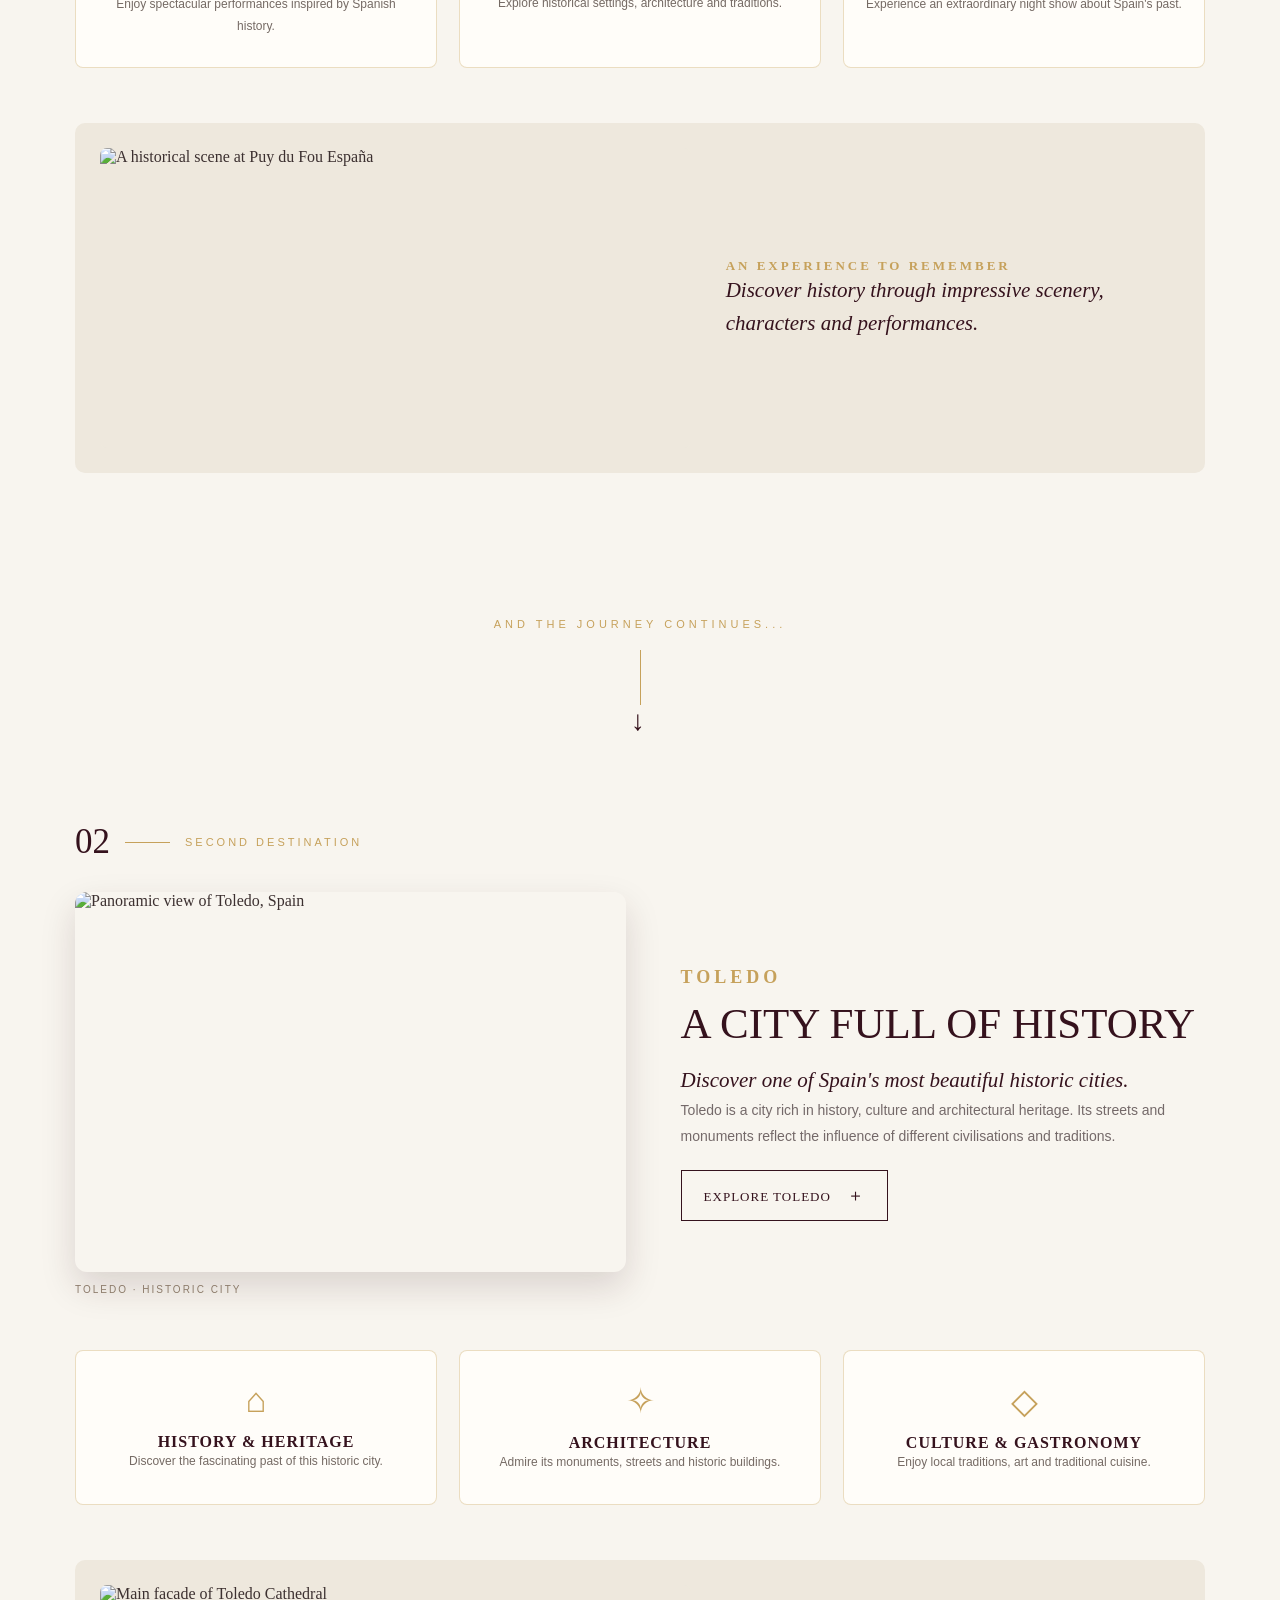
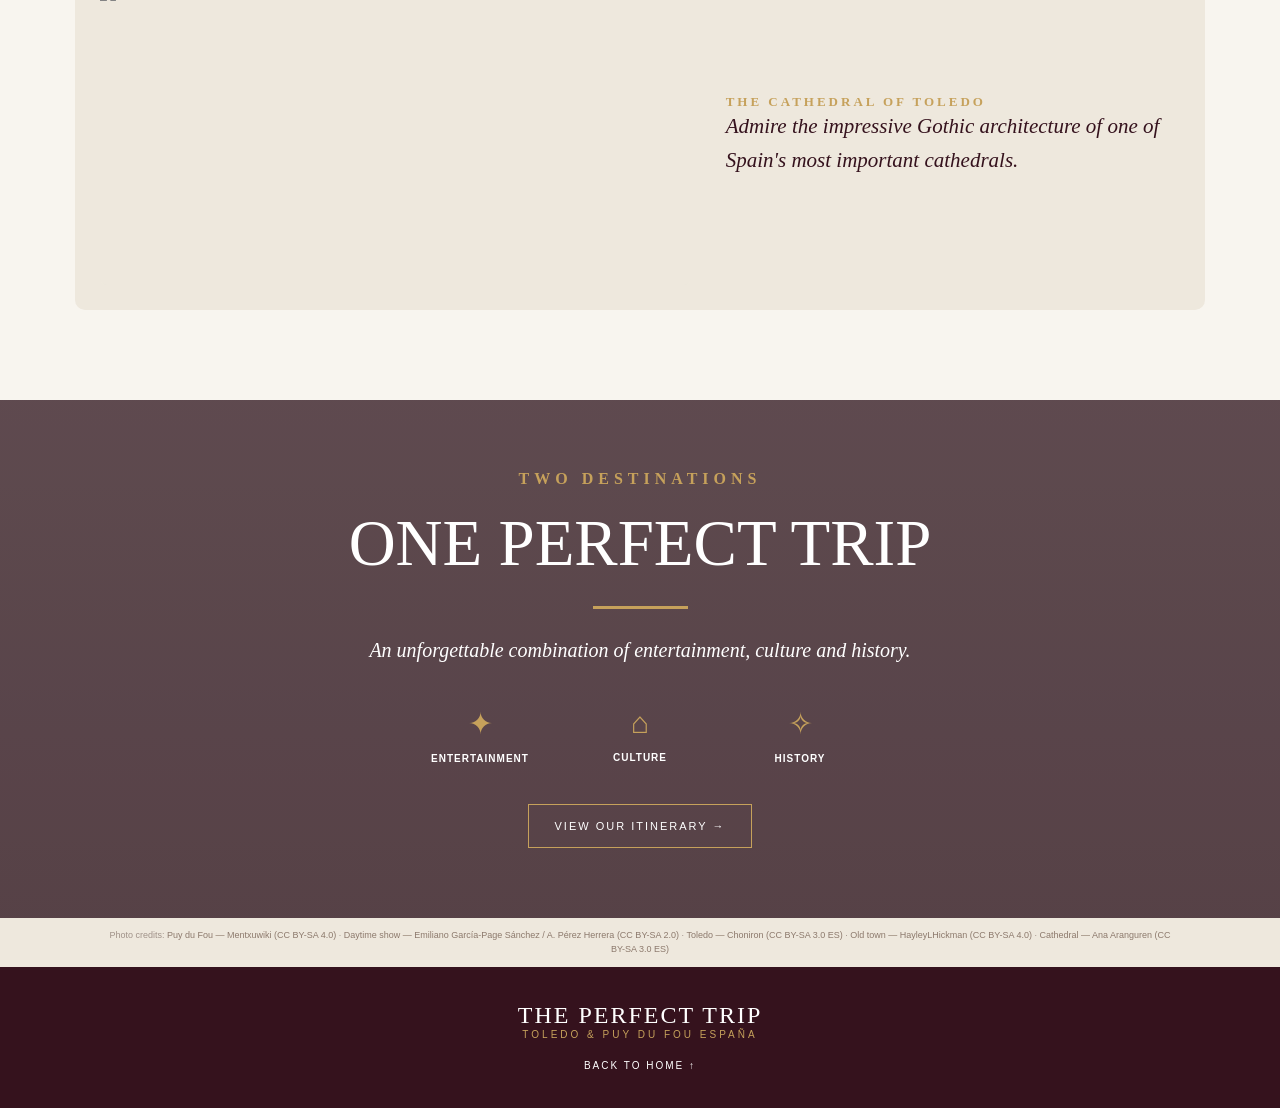
==== commit 089ae1c4: "version con destinos terminado final" ====
--- a/pages/destination.html
+++ b/pages/destination.html
@@ -1,4 +1,3 @@
-
 <!DOCTYPE html>
 <html lang="en">
 
@@ -160,7 +159,7 @@
                     <img
                         class="destination-image lightbox-trigger"
                         src="https://upload.wikimedia.org/wikipedia/commons/b/b0/El_Sue%C3%B1o_de_Toledo%2C_Puy_du_Fou%2C_2024.jpg"
-                        alt="Real photograph of El Sueño de Toledo at Puy du Fou España"
+                        alt="El Sueño de Toledo at Puy du Fou España"
                         loading="lazy"
                     >
 
@@ -225,7 +224,7 @@
                 <img
                     class="lightbox-trigger"
                     src="https://upload.wikimedia.org/wikipedia/commons/4/4d/Presentaci%C3%B3n_oficial_de_las_actividades_del_parque_diurno_%C2%B4Puy_du_Fou_Espa%C3%B1a%C2%B4_%2851443114672%29.jpg"
-                    alt="A real historical scene at Puy du Fou España"
+                    alt="A historical scene at Puy du Fou España"
                     loading="lazy"
                 >
 
@@ -274,7 +273,7 @@
                     <img
                         class="destination-image lightbox-trigger"
                         src="https://upload.wikimedia.org/wikipedia/commons/6/6f/Panor%C3%A1mica_de_la_ciudad_de_Toledo.jpg"
-                        alt="Real panoramic photograph of Toledo, Spain"
+                        alt="Panoramic view of Toledo, Spain"
                         loading="lazy"
                     >
 
@@ -383,20 +382,22 @@
             </div>
 
 
+            <!-- TOLEDO CATHEDRAL GALLERY -->
             <div class="destination-gallery reveal">
 
                 <img
                     class="lightbox-trigger"
-                    src="https://upload.wikimedia.org/wikipedia/commons/f/fe/El_Casco_Antiguo_in_Toledo%2C_Spain.jpg"
-                    alt="Historic old town of Toledo"
+                    src="https://commons.wikimedia.org/wiki/Special:FilePath/Catedral_Toledo_Fachada_Principal.jpg"
+                    alt="Main facade of Toledo Cathedral"
                     loading="lazy"
                 >
 
                 <div class="gallery-text">
-                    <span>THE CHARM OF TOLEDO</span>
-                    <p>
-                        Walk through its historic streets
-                        and discover centuries of heritage.
+                    <span>THE CATHEDRAL OF TOLEDO</span>
+
+                    <p>
+                        Admire the impressive Gothic architecture
+                        of one of Spain's most important cathedrals.
                     </p>
                 </div>
 
@@ -471,52 +472,46 @@
     </div>
 
 
-    <!-- IMAGE CREDITS -->
-    <section class="image-credits">
-
-        <h3>PHOTOGRAPHY CREDITS</h3>
-
-        <p>
-            Puy du Fou night show:
-            <a href="https://commons.wikimedia.org/wiki/File:El_Sue%C3%B1o_de_Toledo,_Puy_du_Fou,_2024.jpg"
-               target="_blank"
-               rel="noopener noreferrer">
-                Mentxuwiki · Wikimedia Commons
-            </a>
-            (CC BY-SA 4.0).
-        </p>
-
-        <p>
-            Puy du Fou daytime scene:
-            <a href="https://commons.wikimedia.org/wiki/File:Presentaci%C3%B3n_oficial_de_las_actividades_del_parque_diurno_%C2%B4Puy_du_Fou_Espa%C3%B1a%C2%B4_(51443114672).jpg"
-               target="_blank"
-               rel="noopener noreferrer">
-                Emiliano García-Page Sánchez / A. Pérez Herrera · Wikimedia Commons
-            </a>
-            (CC BY-SA 2.0).
-        </p>
-
-        <p>
-            Toledo panorama:
-            <a href="https://commons.wikimedia.org/wiki/File:Panor%C3%A1mica_de_la_ciudad_de_Toledo.jpg"
-               target="_blank"
-               rel="noopener noreferrer">
-                Choniron · Wikimedia Commons
-            </a>
-            (CC BY-SA 3.0 ES).
-        </p>
-
-        <p>
-            Toledo old town:
-            <a href="https://commons.wikimedia.org/wiki/File:El_Casco_Antiguo_in_Toledo,_Spain.jpg"
-               target="_blank"
-               rel="noopener noreferrer">
-                HayleyLHickman · Wikimedia Commons
-            </a>
-            (CC BY-SA 4.0).
-        </p>
-
-    </section>
+    <!-- DISCREET IMAGE CREDITS -->
+    <div class="image-credits">
+
+        Photo credits:
+
+        <a href="https://commons.wikimedia.org/wiki/File:El_Sue%C3%B1o_de_Toledo,_Puy_du_Fou,_2024.jpg"
+           target="_blank"
+           rel="noopener noreferrer">
+            Puy du Fou — Mentxuwiki (CC BY-SA 4.0)
+        </a>
+        ·
+
+        <a href="https://commons.wikimedia.org/wiki/File:Presentaci%C3%B3n_oficial_de_las_actividades_del_parque_diurno_%C2%B4Puy_du_Fou_Espa%C3%B1a%C2%B4_(51443114672).jpg"
+           target="_blank"
+           rel="noopener noreferrer">
+            Daytime show — Emiliano García-Page Sánchez / A. Pérez Herrera (CC BY-SA 2.0)
+        </a>
+        ·
+
+        <a href="https://commons.wikimedia.org/wiki/File:Panor%C3%A1mica_de_la_ciudad_de_Toledo.jpg"
+           target="_blank"
+           rel="noopener noreferrer">
+            Toledo — Choniron (CC BY-SA 3.0 ES)
+        </a>
+        ·
+
+        <a href="https://commons.wikimedia.org/wiki/File:El_Casco_Antiguo_in_Toledo,_Spain.jpg"
+           target="_blank"
+           rel="noopener noreferrer">
+            Old town — HayleyLHickman (CC BY-SA 4.0)
+        </a>
+        ·
+
+        <a href="https://commons.wikimedia.org/wiki/File:Catedral_Toledo_Fachada_Principal.jpg"
+           target="_blank"
+           rel="noopener noreferrer">
+            Cathedral — Ana Aranguren (CC BY-SA 3.0 ES)
+        </a>
+
+    </div>
 
 
     <!-- FOOTER -->
@@ -536,4 +531,4 @@
     <script src="destination.js"></script>
 
 </body>
-</html>
+</html>
--- a/pages/destination.css
+++ b/pages/destination.css
@@ -29,6 +29,8 @@
 body.lightbox-open {
     overflow: hidden;
 }
+
+/* NAVIGATION */
 
 .destination-nav {
     position: sticky;
@@ -416,8 +418,9 @@
 
 .destination-gallery img {
     width: 100%;
-    height: 260px;
-    object-fit: cover;
+    height: 300px;
+    object-fit: contain;
+    background: #eee8dd;
     border-radius: 7px;
     cursor: zoom-in;
 }
@@ -556,26 +559,25 @@
 }
 
 
-/* IMAGE CREDITS */
+/* IMAGE CREDITS - DISCREET */
 
 .image-credits {
-    padding: 35px 8%;
+    padding: 10px 8%;
     background: #eee8dd;
-    color: #70645d;
-    font-family: var(--sans);
-    font-size: 11px;
-    line-height: 1.7;
-}
-
-.image-credits h3 {
-    color: var(--burgundy);
-    font-family: var(--serif);
-    font-size: 16px;
-    letter-spacing: 2px;
+    color: #a09289;
+    font-family: var(--sans);
+    font-size: 9px;
+    line-height: 1.6;
+    text-align: center;
 }
 
 .image-credits a {
-    color: var(--burgundy);
+    color: #8c796c;
+    text-decoration: none;
+}
+
+.image-credits a:hover {
+    color: var(--gold);
 }
 
 
@@ -758,7 +760,8 @@
     }
 
     .destination-gallery img {
-        height: 220px;
+        height: 240px;
+        object-fit: contain;
     }
 
     .trip-values {
@@ -778,7 +781,8 @@
     }
 
     .image-credits {
-        padding: 30px 20px;
-    }
-
-}
+        padding: 10px 15px;
+        font-size: 8px;
+    }
+
+}
